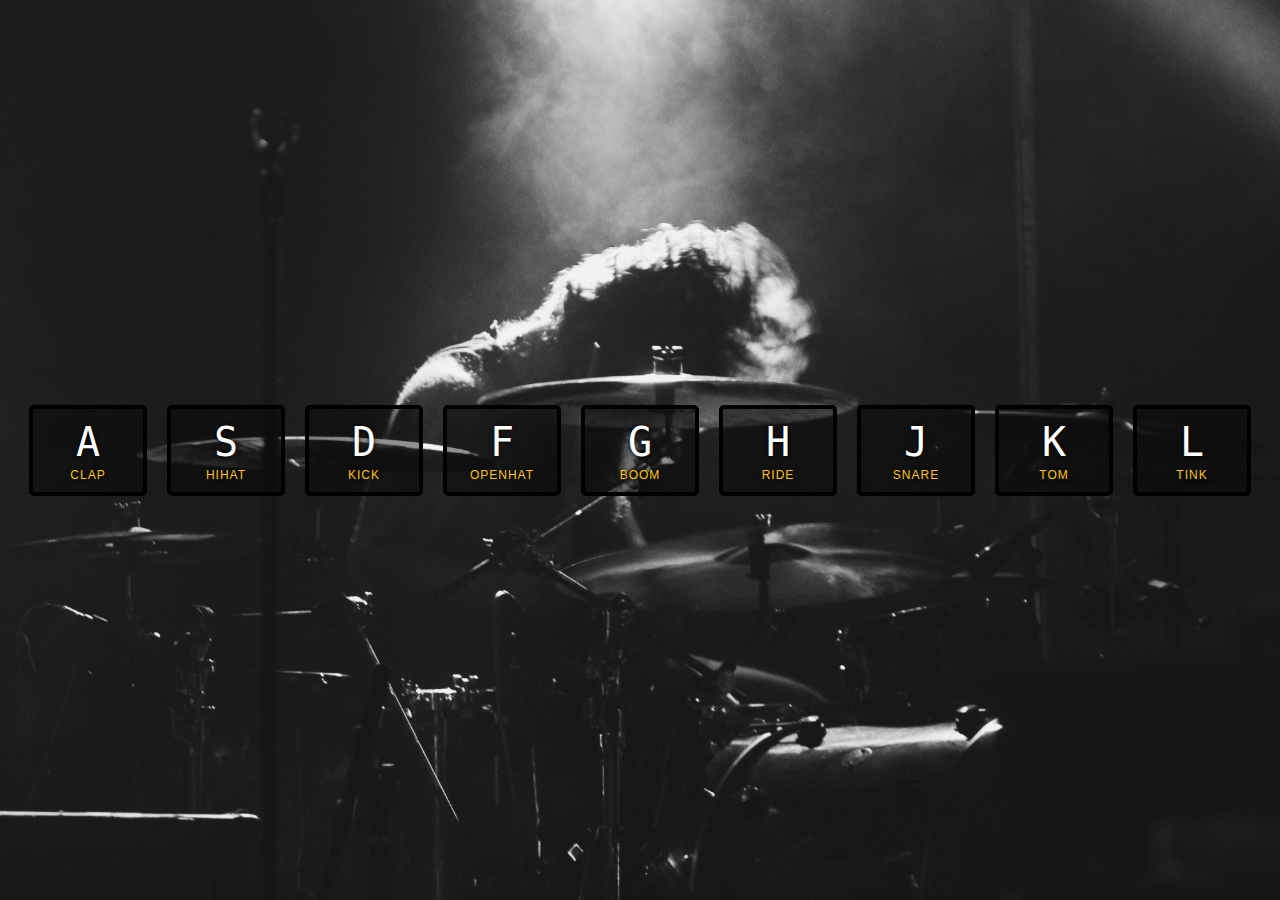
==== index.html @ ee3ed979 "Rename index-START.html to index.html" ====
<!DOCTYPE html>
<html lang="en">
<head>
  <meta charset="UTF-8">
  <title>JS Drum Kit</title>
  <link rel="stylesheet" href="style.css">
  <link rel="icon" href="https://fav.farm/🔥" />
</head>
<body>


  <div class="keys">
    <div data-key="65" class="key">
      <kbd>A</kbd>
      <span class="sound">clap</span>
    </div>
    <div data-key="83" class="key">
      <kbd>S</kbd>
      <span class="sound">hihat</span>
    </div>
    <div data-key="68" class="key">
      <kbd>D</kbd>
      <span class="sound">kick</span>
    </div>
    <div data-key="70" class="key">
      <kbd>F</kbd>
      <span class="sound">openhat</span>
    </div>
    <div data-key="71" class="key">
      <kbd>G</kbd>
      <span class="sound">boom</span>
    </div>
    <div data-key="72" class="key">
      <kbd>H</kbd>
      <span class="sound">ride</span>
    </div>
    <div data-key="74" class="key">
      <kbd>J</kbd>
      <span class="sound">snare</span>
    </div>
    <div data-key="75" class="key">
      <kbd>K</kbd>
      <span class="sound">tom</span>
    </div>
    <div data-key="76" class="key">
      <kbd>L</kbd>
      <span class="sound">tink</span>
    </div>
  </div>

  <audio data-key="65" src="sounds/clap.wav"></audio>
  <audio data-key="83" src="sounds/hihat.wav"></audio>
  <audio data-key="68" src="sounds/kick.wav"></audio>
  <audio data-key="70" src="sounds/openhat.wav"></audio>
  <audio data-key="71" src="sounds/boom.wav"></audio>
  <audio data-key="72" src="sounds/ride.wav"></audio>
  <audio data-key="74" src="sounds/snare.wav"></audio>
  <audio data-key="75" src="sounds/tom.wav"></audio>
  <audio data-key="76" src="sounds/tink.wav"></audio>

<script>
  function playSound(e) { 
      const audio = document.querySelector(`audio[data-key="${e.keyCode}"]`);
      const key = document.querySelector(`.key[data-key="${e.keyCode}"]`);
      if(!audio) return;
      audio.currentTime = 0; //rewinds to start of audio clip
      audio.play();
      key.classList.add('playing');
  };

  function removeTransition(e) {
    if (e.propertyName !== 'transform') return;
    this.classList.remove('playing');
  }

  const keys = document.querySelectorAll('.key');
  keys.forEach(key => key.addEventListener('transitionend', removeTransition))
    
  window.addEventListener('keydown', playSound);

</script>


</body>
</html>
---- style.css ----
html {
  font-size: 10px;
  background: url('/images/background.png') bottom center;
  background-size: cover;
}

body,html {
  margin: 0;
  padding: 0;
  font-family: sans-serif;
}

.keys {
  display: flex;
  flex: 1;
  min-height: 100vh;
  align-items: center;
  justify-content: center;
}

.key {
  border: .4rem solid black;
  border-radius: .5rem;
  margin: 1rem;
  font-size: 1.5rem;
  padding: 1rem .5rem;
  transition: all .07s ease;
  width: 10rem;
  text-align: center;
  color: white;
  background: rgba(0,0,0,0.4);
  text-shadow: 0 0 .5rem black;
}

.playing {
  transform: scale(1.1);
  border-color: #ffc600;
  box-shadow: 0 0 1rem #ffc600;
}

kbd {
  display: block;
  font-size: 4rem;
}

.sound {
  font-size: 1.2rem;
  text-transform: uppercase;
  letter-spacing: .1rem;
  color: #ffc600;
}
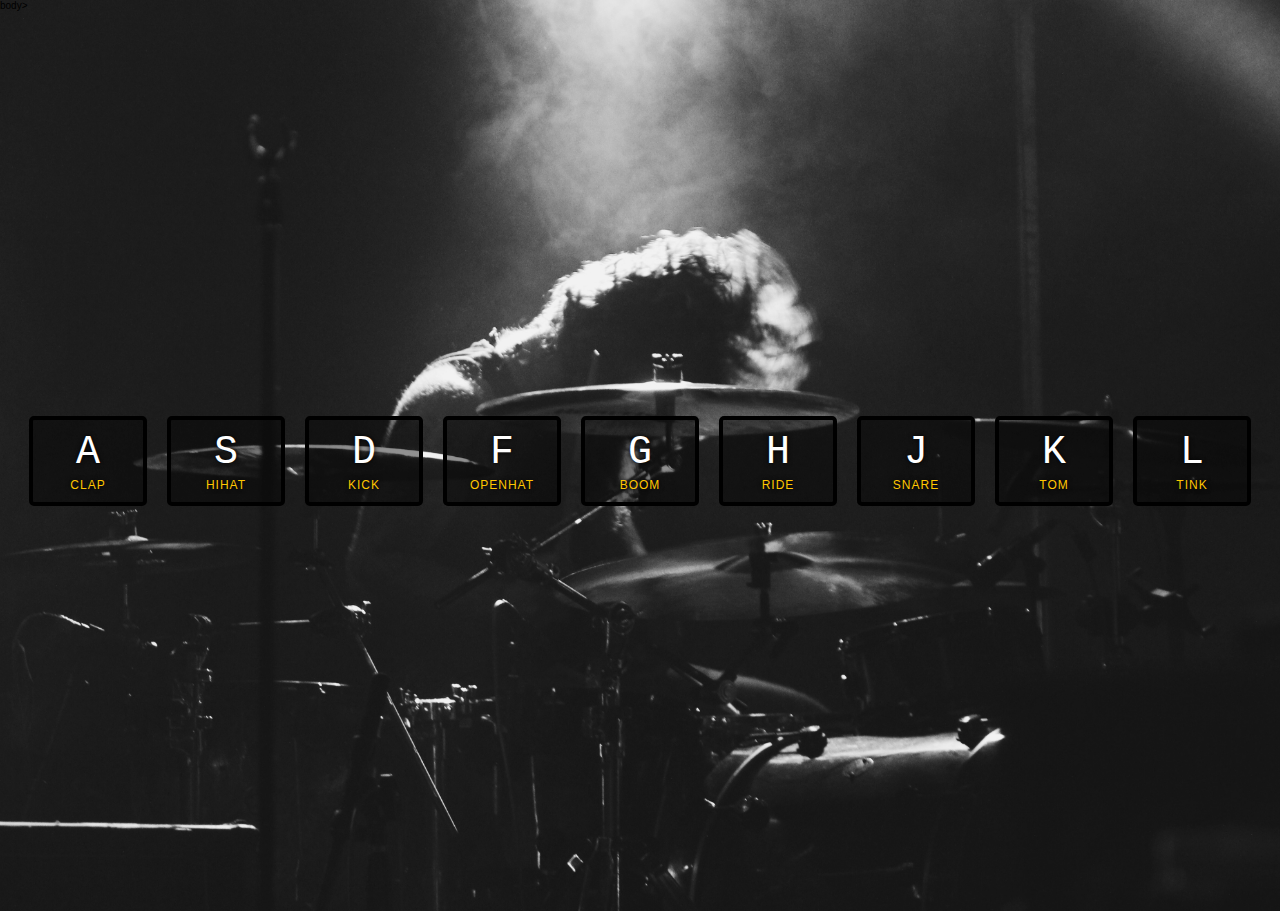
==== commit 26df2e70: "Update heading" ====
--- a/index.html
+++ b/index.html
@@ -1,13 +1,14 @@
 <!DOCTYPE html>
-<html lang="en">
-<head>
-  <meta charset="UTF-8">
-  <title>JS Drum Kit</title>
-  <link rel="stylesheet" href="style.css">
-  <link rel="icon" href="https://fav.farm/🔥" />
-</head>
-<body>
+<html lang="en-US">
 
+    <head>
+        <meta charset="UTF-8">
+        <title>Drum Kit</title>
+        <link rel="stylesheet" href="./style.css">
+        <link rel="icon" href="https://fav.farm/🔥" />
+    </head>
+ 
+  body>
 
   <div class="keys">
     <div data-key="65" class="key">
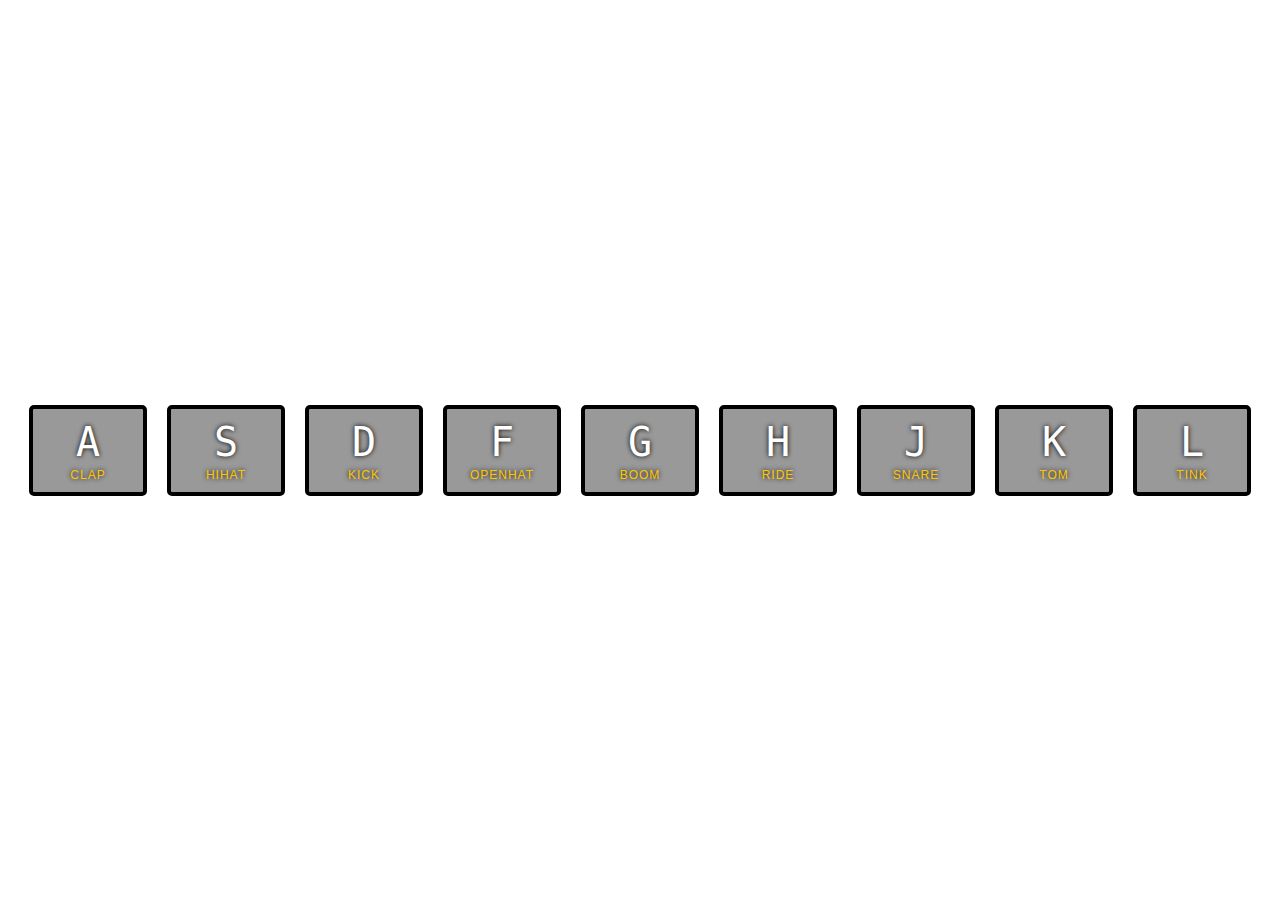
==== commit 094a1916: "Fixing broken tag and adding image url" ====
--- a/index.html
+++ b/index.html
@@ -8,7 +8,7 @@
         <link rel="icon" href="https://fav.farm/🔥" />
     </head>
  
-  body>
+  <body>
 
   <div class="keys">
     <div data-key="65" class="key">
--- a/style.css
+++ b/style.css
@@ -1,6 +1,6 @@
 html {
   font-size: 10px;
-  background: url('/images/background.png') bottom center;
+  background: url('https://user-images.githubusercontent.com/110498167/221328050-7aa3211d-3f96-454e-a0f2-be93ef1a6321.png') bottom center;
   background-size: cover;
 }
 
